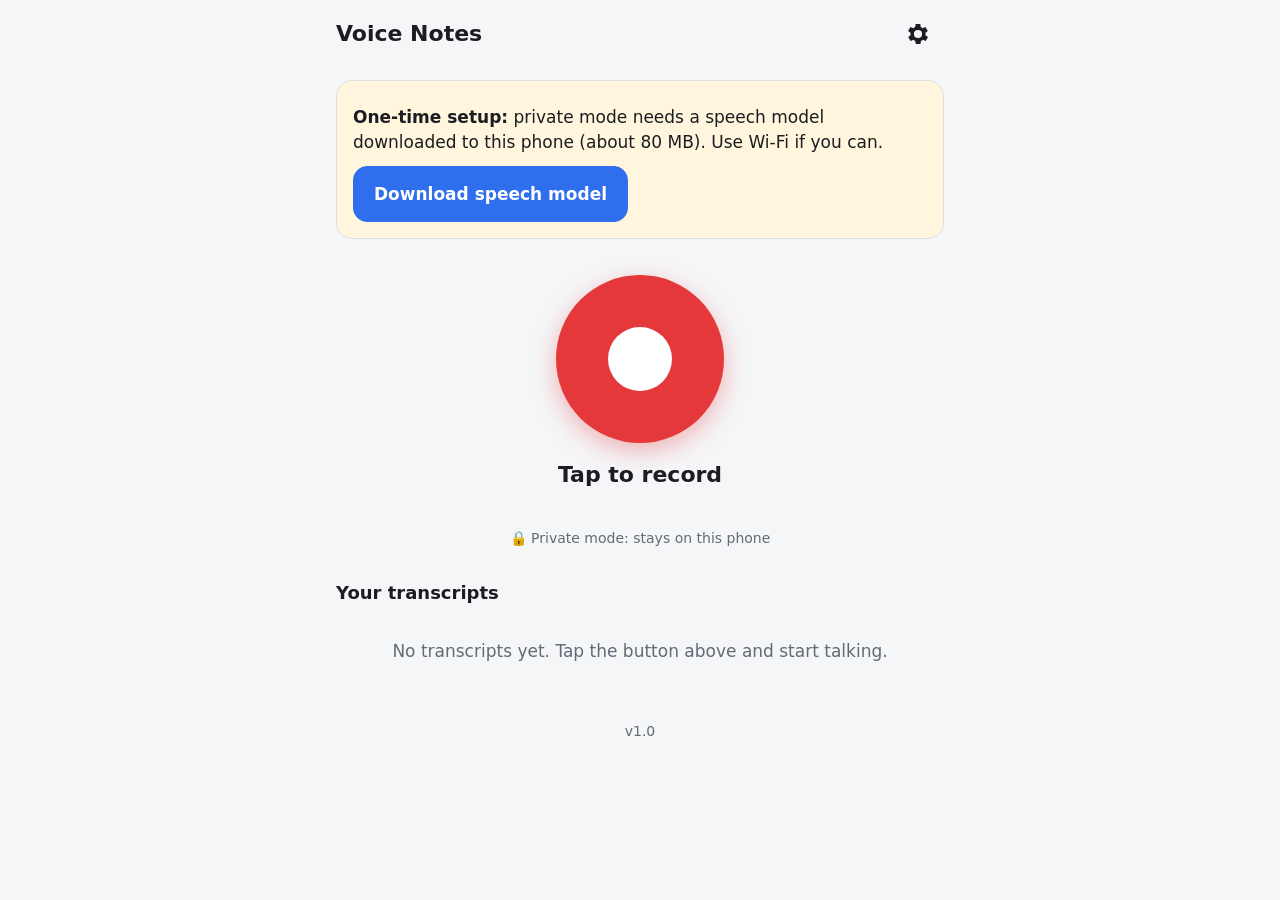
==== index.html @ 08498ac1 "Voice Notes v1.0: private voice transcription web app" ====
<!doctype html>
<html lang="en">
<head>
  <meta charset="utf-8">
  <meta name="viewport" content="width=device-width, initial-scale=1, viewport-fit=cover">
  <title>Voice Notes</title>
  <meta name="description" content="Private voice transcription that stays on your device.">
  <meta name="theme-color" content="#2f6fed">
  <link rel="manifest" href="manifest.webmanifest">
  <link rel="icon" href="icons/icon-192.png" type="image/png">
  <link rel="apple-touch-icon" href="icons/icon-192.png">
  <link rel="stylesheet" href="style.css">
</head>
<body>
  <!-- Home: record button + list of transcripts -->
  <main id="home" class="view">
    <header class="topbar">
      <h1>Voice Notes</h1>
      <button id="open-settings" class="icon-btn" aria-label="Settings">
        <svg viewBox="0 0 24 24" aria-hidden="true"><path d="M19.4 13a7.6 7.6 0 0 0 0-2l2-1.6-2-3.4-2.4 1a7.4 7.4 0 0 0-1.7-1L15 3.5h-4l-.4 2.5a7.4 7.4 0 0 0-1.7 1l-2.4-1-2 3.4L6.6 11a7.6 7.6 0 0 0 0 2l-2 1.6 2 3.4 2.4-1a7.4 7.4 0 0 0 1.7 1l.4 2.5h4l.4-2.5a7.4 7.4 0 0 0 1.7-1l2.4 1 2-3.4zM13 15.5a3.5 3.5 0 1 1 0-7 3.5 3.5 0 0 1 0 7z" transform="translate(-1 0)"/></svg>
      </button>
    </header>

    <section id="model-card" class="card notice" hidden>
      <p><strong>One-time setup:</strong> private mode needs a speech model downloaded to this phone (about <span id="model-size">80 MB</span>). Use Wi-Fi if you can.</p>
      <button id="download-model" class="btn primary">Download speech model</button>
    </section>

    <section class="recorder">
      <button id="record" class="record-btn" aria-label="Start recording">
        <span class="record-icon" aria-hidden="true"></span>
      </button>
      <p id="record-label" class="record-label">Tap to record</p>
      <p id="status" class="status" role="status" aria-live="polite"></p>
      <div id="progress" class="progress" hidden><div id="progress-bar"></div></div>
      <button id="retry" class="btn primary" hidden>Try again</button>
      <p id="live-text" class="live-text" hidden></p>
      <p id="mode-badge" class="mode-badge"></p>
    </section>

    <section>
      <h2 class="list-title">Your transcripts</h2>
      <ul id="list" class="list"></ul>
      <p id="empty" class="empty">No transcripts yet. Tap the button above and start talking.</p>
    </section>

    <footer class="version">v<span class="app-version"></span></footer>
  </main>

  <!-- One transcript: view, edit, copy, share, delete -->
  <section id="detail" class="view" hidden>
    <header class="topbar">
      <button id="back" class="icon-btn" aria-label="Back">
        <svg viewBox="0 0 24 24" aria-hidden="true"><path d="M15.4 4.6 14 3.2 5.2 12l8.8 8.8 1.4-1.4L8 12z"/></svg>
      </button>
      <h1 id="detail-date" class="detail-date"></h1>
      <span class="icon-btn-spacer"></span>
    </header>
    <textarea id="detail-text" class="detail-text" aria-label="Transcript text"></textarea>
    <p id="save-state" class="save-state"></p>
    <div class="actions">
      <button id="copy" class="btn primary">Copy</button>
      <button id="share" class="btn primary">Share</button>
    </div>
    <button id="delete" class="btn danger wide">Delete transcript</button>
  </section>

  <!-- Settings -->
  <section id="settings" class="view" hidden>
    <header class="topbar">
      <button id="settings-back" class="icon-btn" aria-label="Back">
        <svg viewBox="0 0 24 24" aria-hidden="true"><path d="M15.4 4.6 14 3.2 5.2 12l8.8 8.8 1.4-1.4L8 12z"/></svg>
      </button>
      <h1>Settings</h1>
      <span class="icon-btn-spacer"></span>
    </header>

    <div class="card">
      <h2>Speech recognition</h2>
      <label class="choice">
        <input type="radio" name="mode" value="private">
        <span><strong>Private (recommended)</strong><br>Runs on this phone. Your voice never leaves it. Text appears after you stop.</span>
      </label>
      <label class="choice">
        <input type="radio" name="mode" value="fast">
        <span><strong>Fast</strong><br>Text appears as you speak, but your voice is sent to Google to be recognised.</span>
      </label>
    </div>

    <div class="card">
      <h2>Private model</h2>
      <label class="choice">
        <input type="radio" name="model" value="base">
        <span><strong>Standard</strong><br>Better accuracy. About 80 MB download.</span>
      </label>
      <label class="choice">
        <input type="radio" name="model" value="tiny">
        <span><strong>Quick</strong><br>Faster, less accurate. About 45 MB download.</span>
      </label>
    </div>

    <div class="card">
      <h2>Backup &amp; restore</h2>
      <p>Backup creates one file with all your transcripts. In the share menu, choose <strong>Drive</strong> to save it to Google Drive.</p>
      <button id="backup" class="btn primary wide">Back up transcripts</button>
      <p>To restore on a new phone, tap below and pick the backup file from Drive. Existing transcripts are kept.</p>
      <button id="restore" class="btn wide">Restore from backup</button>
      <input id="restore-file" type="file" accept=".txt,.json,text/plain,application/json" hidden>
    </div>

    <p class="version">Voice Notes v<span class="app-version"></span></p>
  </section>

  <div id="toast" class="toast" role="status" aria-live="polite" hidden></div>

  <script src="version.js"></script>
  <script src="db.js"></script>
  <script src="app.js"></script>
</body>
</html>
---- style.css ----
:root {
  --bg: #f5f6f8;
  --surface: #ffffff;
  --text: #1b1d22;
  --muted: #646a75;
  --border: #dde0e5;
  --accent: #2f6fed;
  --accent-text: #ffffff;
  --record: #e5383b;
  --danger: #c62828;
  --notice: #fff6dd;
  --radius: 16px;
  color-scheme: light dark;
}
@media (prefers-color-scheme: dark) {
  :root {
    --bg: #121317;
    --surface: #1d1f25;
    --text: #eceef2;
    --muted: #9aa0ab;
    --border: #30333b;
    --accent: #5b8cff;
    --accent-text: #0d1220;
    --record: #ff5a5f;
    --danger: #ff6b6b;
    --notice: #2d2716;
  }
}

* { box-sizing: border-box; }
html, body { margin: 0; }
body {
  background: var(--bg);
  color: var(--text);
  font: 17px/1.45 system-ui, -apple-system, "Segoe UI", Roboto, sans-serif;
  -webkit-tap-highlight-color: transparent;
}
[hidden] { display: none !important; }

.view {
  max-width: 640px;
  margin: 0 auto;
  padding: 0 16px calc(24px + env(safe-area-inset-bottom));
  min-height: 100dvh;
}

.topbar {
  display: flex; align-items: center; justify-content: space-between; gap: 8px;
  padding: calc(8px + env(safe-area-inset-top)) 0 8px;
  position: sticky; top: 0; background: var(--bg); z-index: 2;
}
.topbar h1 { font-size: 22px; margin: 0; flex: 1; }
.icon-btn {
  width: 52px; height: 52px; border-radius: 50%;
  border: 0; background: transparent; color: var(--text);
  display: grid; place-items: center; cursor: pointer;
}
.icon-btn:active { background: var(--border); }
.icon-btn svg { width: 28px; height: 28px; fill: currentColor; }
.icon-btn-spacer { width: 52px; }

/* Recorder */
.recorder { text-align: center; padding: 24px 0 8px; }
.record-btn {
  width: 168px; height: 168px; border-radius: 50%;
  border: 0; background: var(--record); cursor: pointer;
  display: inline-grid; place-items: center;
  box-shadow: 0 8px 24px rgb(229 56 59 / 0.35);
  transition: transform 0.1s;
  touch-action: manipulation;
}
.record-btn:active { transform: scale(0.96); }
.record-btn:disabled { opacity: 0.5; cursor: default; }
.record-icon { width: 64px; height: 64px; border-radius: 50%; background: #fff; transition: border-radius 0.15s, width 0.15s, height 0.15s; }
.record-btn.recording { animation: pulse 1.4s ease-in-out infinite; }
.record-btn.recording .record-icon { width: 54px; height: 54px; border-radius: 10px; }
@keyframes pulse {
  0%, 100% { box-shadow: 0 0 0 0 rgb(229 56 59 / 0.5); }
  50% { box-shadow: 0 0 0 22px rgb(229 56 59 / 0); }
}
.record-label { font-size: 22px; font-weight: 600; margin: 16px 0 4px; font-variant-numeric: tabular-nums; }
.status { color: var(--muted); min-height: 1.45em; margin: 0 0 8px; }
.mode-badge { color: var(--muted); font-size: 14px; margin: 8px 0 0; }
.live-text {
  text-align: left; background: var(--surface); border: 1px solid var(--border);
  border-radius: var(--radius); padding: 12px 14px; margin: 8px 0; white-space: pre-wrap;
}
.progress { height: 10px; background: var(--border); border-radius: 5px; overflow: hidden; margin: 8px auto; max-width: 320px; }
#progress-bar { height: 100%; width: 0; background: var(--accent); transition: width 0.2s; }

/* Cards & buttons */
.card {
  background: var(--surface); border: 1px solid var(--border);
  border-radius: var(--radius); padding: 16px; margin: 12px 0;
}
.card h2 { font-size: 18px; margin: 0 0 8px; }
.card p { margin: 8px 0 12px; }
.notice { background: var(--notice); }
.btn {
  min-height: 56px; padding: 0 20px; border-radius: 14px;
  border: 1px solid var(--border); background: var(--surface); color: var(--text);
  font: inherit; font-weight: 600; cursor: pointer; touch-action: manipulation;
}
.btn:active { filter: brightness(0.92); }
.btn.primary { background: var(--accent); color: var(--accent-text); border-color: var(--accent); }
.btn.danger { color: var(--danger); border-color: var(--danger); background: transparent; }
.btn.wide { width: 100%; }
.btn:disabled { opacity: 0.5; }

.choice {
  display: flex; gap: 14px; align-items: flex-start;
  padding: 12px 4px; border-top: 1px solid var(--border); cursor: pointer;
}
.choice:first-of-type { border-top: 0; }
.choice input { width: 24px; height: 24px; margin: 2px 0 0; accent-color: var(--accent); flex: none; }
.choice span { color: var(--muted); }
.choice strong { color: var(--text); }

/* List */
.list-title { font-size: 18px; margin: 24px 0 8px; }
.list { list-style: none; margin: 0; padding: 0; }
.list li { margin: 0 0 10px; }
.item {
  display: block; width: 100%; text-align: left;
  background: var(--surface); border: 1px solid var(--border); border-radius: var(--radius);
  padding: 14px 16px; font: inherit; color: var(--text); cursor: pointer; min-height: 64px;
}
.item:active { filter: brightness(0.95); }
.item-date { display: block; font-size: 14px; color: var(--muted); margin-bottom: 2px; }
.item-text {
  display: -webkit-box; -webkit-line-clamp: 2; -webkit-box-orient: vertical;
  overflow: hidden; overflow-wrap: anywhere;
}
.empty { color: var(--muted); text-align: center; padding: 16px; }

/* Detail */
.detail-date { font-size: 17px !important; text-align: center; }
.detail-text {
  width: 100%; min-height: 45dvh; resize: vertical;
  background: var(--surface); color: var(--text);
  border: 1px solid var(--border); border-radius: var(--radius);
  padding: 14px; font: inherit; font-size: 18px;
}
.detail-text:focus { outline: 2px solid var(--accent); border-color: transparent; }
.save-state { color: var(--muted); font-size: 14px; min-height: 1.45em; margin: 6px 2px 10px; }
.actions { display: grid; grid-template-columns: 1fr 1fr; gap: 12px; margin-bottom: 28px; }

.version { text-align: center; color: var(--muted); font-size: 14px; padding: 24px 0 8px; }

.toast {
  position: fixed; left: 50%; bottom: calc(24px + env(safe-area-inset-bottom));
  transform: translateX(-50%); max-width: calc(100% - 32px);
  background: var(--text); color: var(--bg); padding: 12px 18px; border-radius: 12px;
  font-weight: 600; z-index: 10; text-align: center;
}
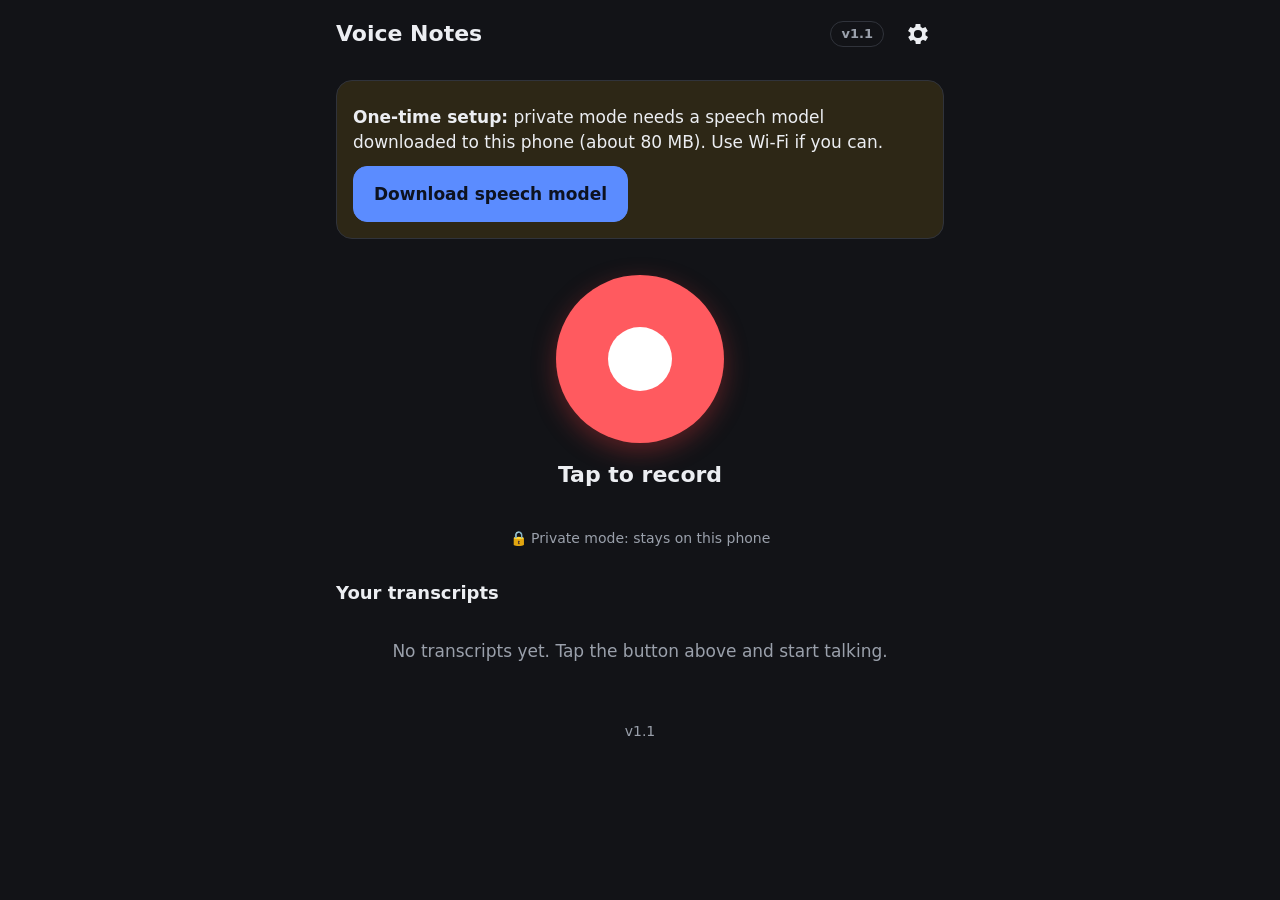
==== commit 905466ad: "v1.1: dark theme, version badge in top bar, 'Updated' notice" ====
--- a/index.html
+++ b/index.html
@@ -5,7 +5,7 @@
   <meta name="viewport" content="width=device-width, initial-scale=1, viewport-fit=cover">
   <title>Voice Notes</title>
   <meta name="description" content="Private voice transcription that stays on your device.">
-  <meta name="theme-color" content="#2f6fed">
+  <meta name="theme-color" content="#121317">
   <link rel="manifest" href="manifest.webmanifest">
   <link rel="icon" href="icons/icon-192.png" type="image/png">
   <link rel="apple-touch-icon" href="icons/icon-192.png">
@@ -16,6 +16,7 @@
   <main id="home" class="view">
     <header class="topbar">
       <h1>Voice Notes</h1>
+      <span class="version-tag">v<span class="app-version"></span></span>
       <button id="open-settings" class="icon-btn" aria-label="Settings">
         <svg viewBox="0 0 24 24" aria-hidden="true"><path d="M19.4 13a7.6 7.6 0 0 0 0-2l2-1.6-2-3.4-2.4 1a7.4 7.4 0 0 0-1.7-1L15 3.5h-4l-.4 2.5a7.4 7.4 0 0 0-1.7 1l-2.4-1-2 3.4L6.6 11a7.6 7.6 0 0 0 0 2l-2 1.6 2 3.4 2.4-1a7.4 7.4 0 0 0 1.7 1l.4 2.5h4l.4-2.5a7.4 7.4 0 0 0 1.7-1l2.4 1 2-3.4zM13 15.5a3.5 3.5 0 1 1 0-7 3.5 3.5 0 0 1 0 7z" transform="translate(-1 0)"/></svg>
       </button>
--- a/style.css
+++ b/style.css
@@ -1,30 +1,17 @@
+/* Dark theme (always on) */
 :root {
-  --bg: #f5f6f8;
-  --surface: #ffffff;
-  --text: #1b1d22;
-  --muted: #646a75;
-  --border: #dde0e5;
-  --accent: #2f6fed;
-  --accent-text: #ffffff;
-  --record: #e5383b;
-  --danger: #c62828;
-  --notice: #fff6dd;
+  --bg: #121317;
+  --surface: #1d1f25;
+  --text: #eceef2;
+  --muted: #9aa0ab;
+  --border: #30333b;
+  --accent: #5b8cff;
+  --accent-text: #0d1220;
+  --record: #ff5a5f;
+  --danger: #ff6b6b;
+  --notice: #2d2716;
   --radius: 16px;
-  color-scheme: light dark;
-}
-@media (prefers-color-scheme: dark) {
-  :root {
-    --bg: #121317;
-    --surface: #1d1f25;
-    --text: #eceef2;
-    --muted: #9aa0ab;
-    --border: #30333b;
-    --accent: #5b8cff;
-    --accent-text: #0d1220;
-    --record: #ff5a5f;
-    --danger: #ff6b6b;
-    --notice: #2d2716;
-  }
+  color-scheme: dark;
 }
 
 * { box-sizing: border-box; }
@@ -145,6 +132,10 @@
 .save-state { color: var(--muted); font-size: 14px; min-height: 1.45em; margin: 6px 2px 10px; }
 .actions { display: grid; grid-template-columns: 1fr 1fr; gap: 12px; margin-bottom: 28px; }
 
+.version-tag {
+  font-size: 13px; font-weight: 600; color: var(--muted);
+  border: 1px solid var(--border); border-radius: 999px; padding: 3px 10px;
+}
 .version { text-align: center; color: var(--muted); font-size: 14px; padding: 24px 0 8px; }
 
 .toast {
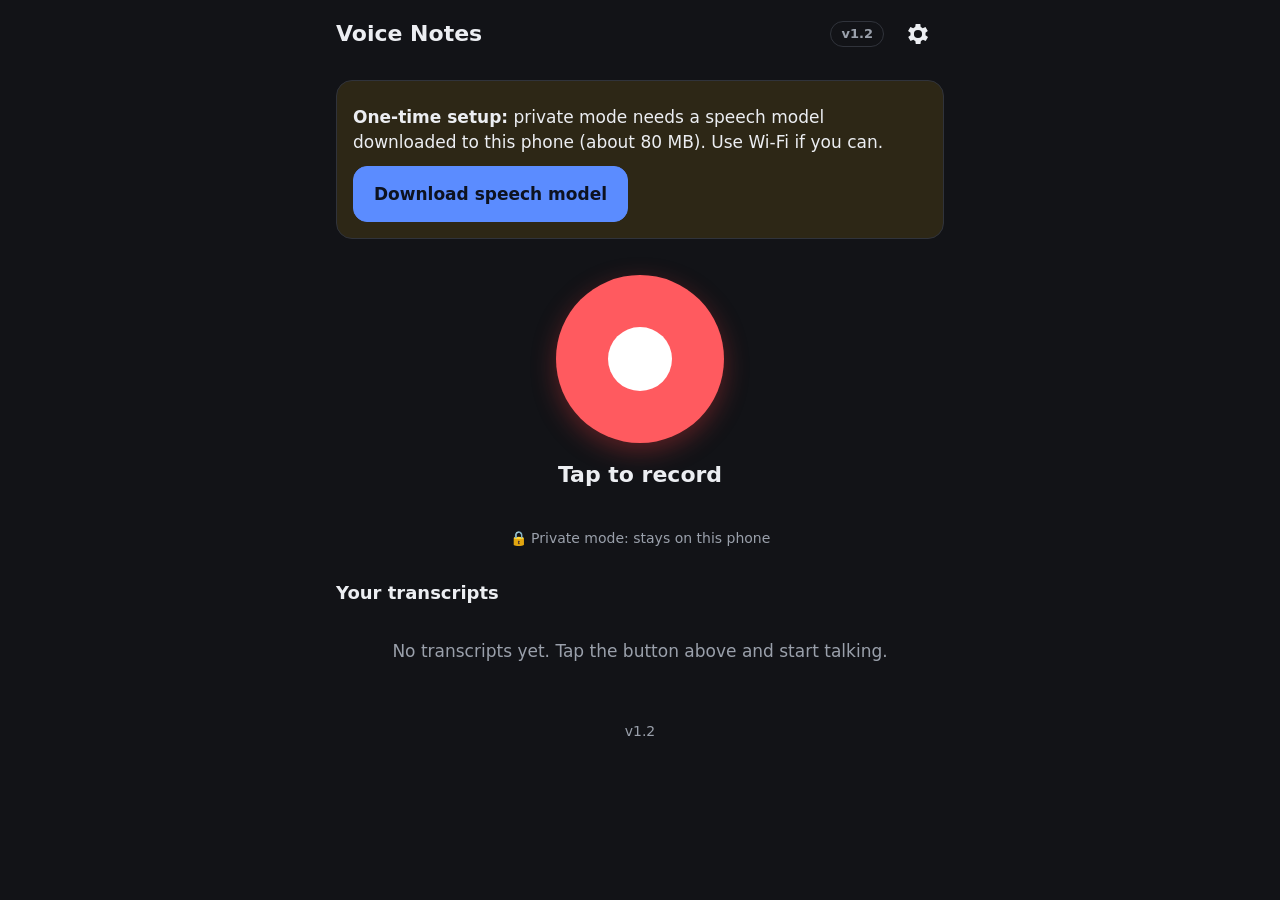
==== commit 2206fc1f: "v1.2: Continue recording adds speech to an existing transcript" ====
--- a/index.html
+++ b/index.html
@@ -27,7 +27,8 @@
       <button id="download-model" class="btn primary">Download speech model</button>
     </section>
 
-    <section class="recorder">
+    <div id="home-recorder-slot">
+    <section id="recorder" class="recorder">
       <button id="record" class="record-btn" aria-label="Start recording">
         <span class="record-icon" aria-hidden="true"></span>
       </button>
@@ -38,6 +39,7 @@
       <p id="live-text" class="live-text" hidden></p>
       <p id="mode-badge" class="mode-badge"></p>
     </section>
+    </div>
 
     <section>
       <h2 class="list-title">Your transcripts</h2>
@@ -59,6 +61,9 @@
     </header>
     <textarea id="detail-text" class="detail-text" aria-label="Transcript text"></textarea>
     <p id="save-state" class="save-state"></p>
+    <button id="continue" class="btn wide record-more"><span class="dot" aria-hidden="true"></span>Continue recording</button>
+    <!-- While continuing, the record button moves here so the text stays in view -->
+    <div id="detail-recorder-slot"></div>
     <div class="actions">
       <button id="copy" class="btn primary">Copy</button>
       <button id="share" class="btn primary">Share</button>
--- a/style.css
+++ b/style.css
@@ -130,6 +130,16 @@
 }
 .detail-text:focus { outline: 2px solid var(--accent); border-color: transparent; }
 .save-state { color: var(--muted); font-size: 14px; min-height: 1.45em; margin: 6px 2px 10px; }
+.record-more { display: flex; align-items: center; justify-content: center; gap: 10px; margin-bottom: 16px; }
+.record-more .dot { width: 14px; height: 14px; border-radius: 50%; background: var(--record); }
+
+/* Smaller record button when continuing inside a transcript */
+.recorder.compact { padding: 4px 0 16px; }
+.recorder.compact .record-btn { width: 96px; height: 96px; }
+.recorder.compact .record-icon { width: 36px; height: 36px; }
+.recorder.compact .record-btn.recording .record-icon { width: 30px; height: 30px; border-radius: 6px; }
+.recorder.compact .record-label { font-size: 18px; margin-top: 10px; }
+
 .actions { display: grid; grid-template-columns: 1fr 1fr; gap: 12px; margin-bottom: 28px; }
 
 .version-tag {
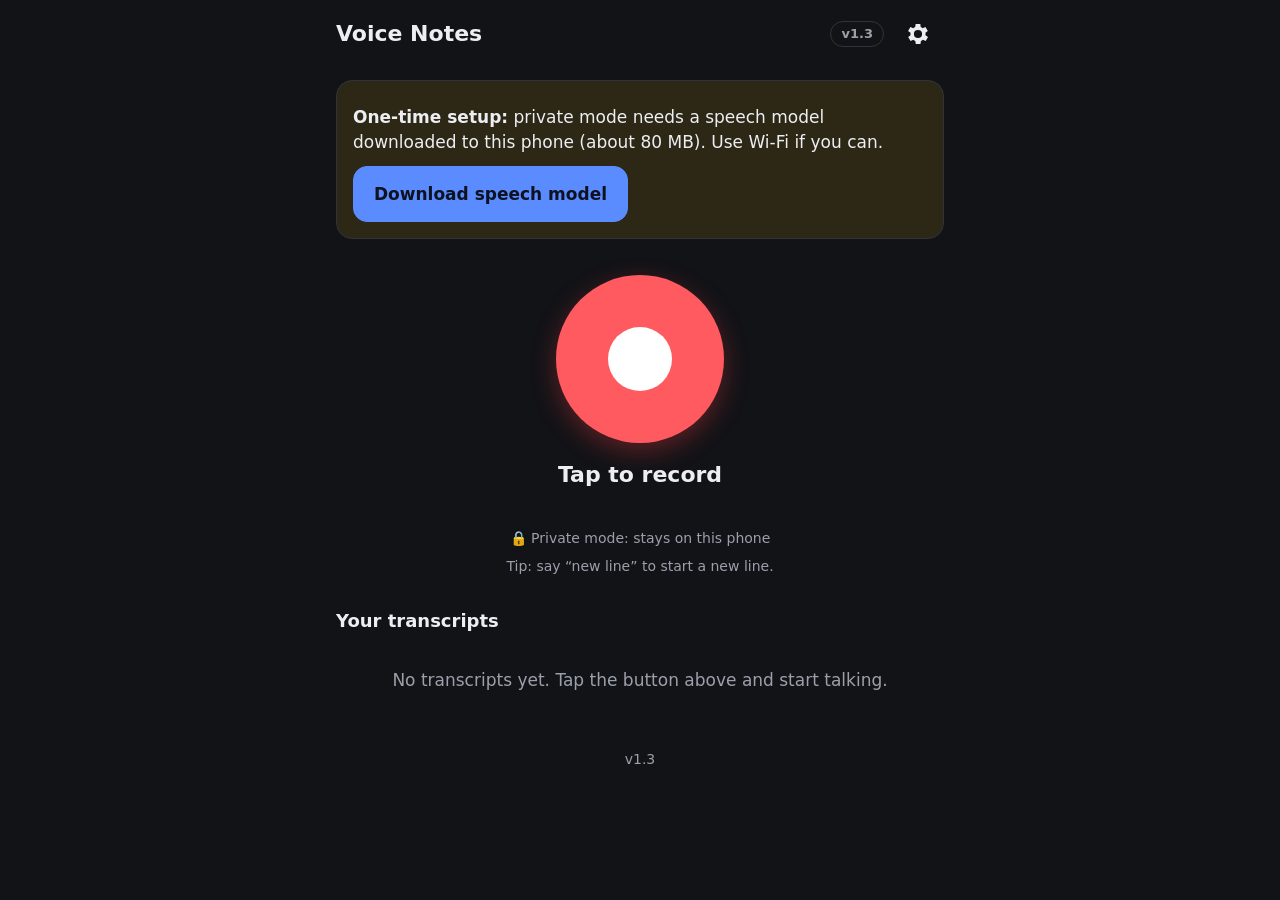
==== commit 884d3038: "v1.3: say "new line" to start a new line Co-Authored-By: Claude Opus 5.5 <noreply@anthropic.com>" ====
--- a/index.html
+++ b/index.html
@@ -38,6 +38,7 @@
       <button id="retry" class="btn primary" hidden>Try again</button>
       <p id="live-text" class="live-text" hidden></p>
       <p id="mode-badge" class="mode-badge"></p>
+      <p class="mode-badge">Tip: say “new line” to start a new line.</p>
     </section>
     </div>
 
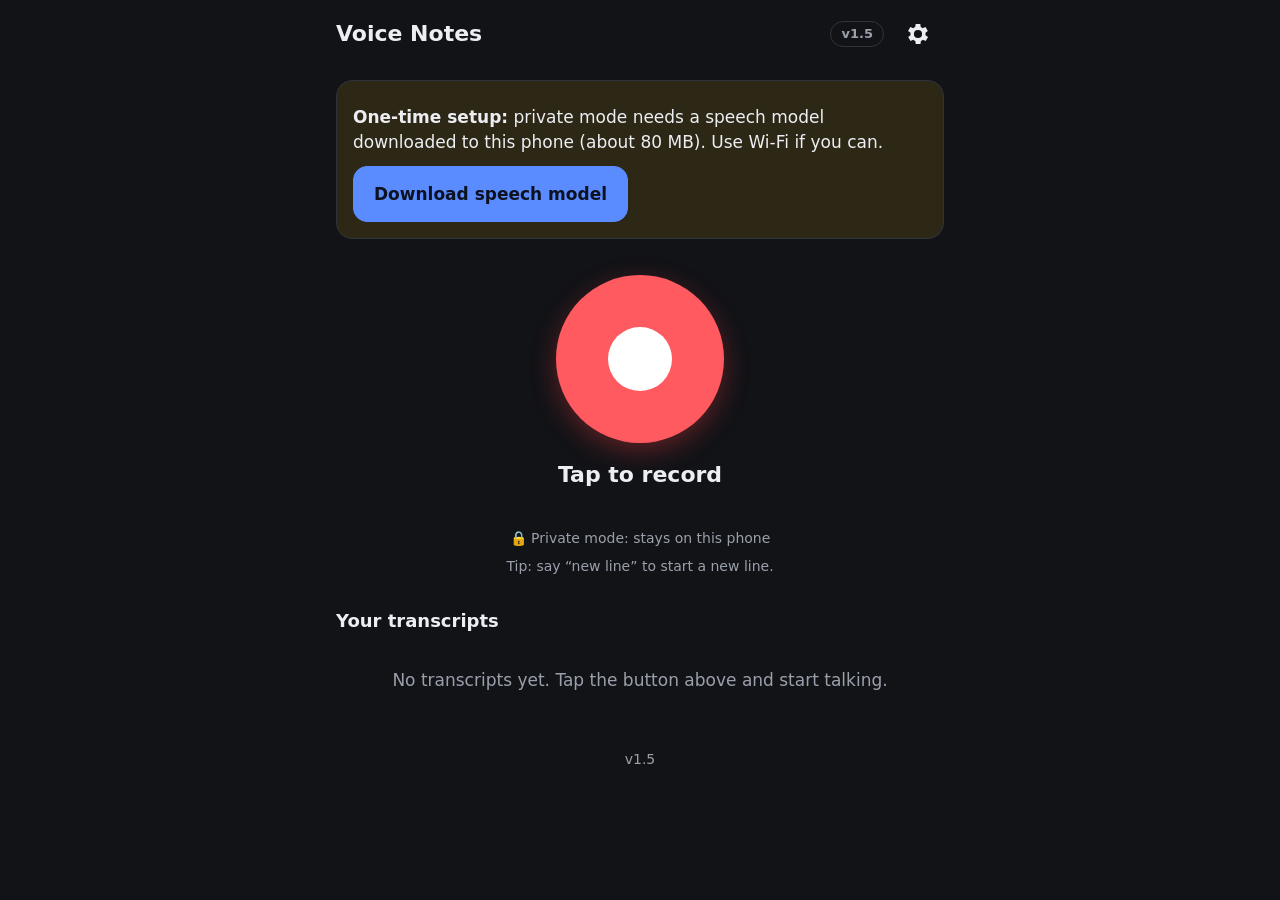
==== commit 4917c356: "v1.5: tap a word to correct or delete it The transcript screen now shows tappable words. Tapping one" ====
--- a/index.html
+++ b/index.html
@@ -60,8 +60,15 @@
       <h1 id="detail-date" class="detail-date"></h1>
       <span class="icon-btn-spacer"></span>
     </header>
-    <textarea id="detail-text" class="detail-text" aria-label="Transcript text"></textarea>
-    <p id="save-state" class="save-state"></p>
+    <p id="words-hint" class="hint">Tap a word to correct or delete it.</p>
+    <!-- Reading view: every word can be tapped to fix it -->
+    <div id="detail-words" class="detail-text detail-words" aria-label="Transcript text"></div>
+    <!-- Full editing view, for bigger changes -->
+    <textarea id="detail-text" class="detail-text" aria-label="Transcript text" hidden></textarea>
+    <div class="row-between">
+      <p id="save-state" class="save-state"></p>
+      <button id="edit-all" class="link-btn">✎ Edit all text</button>
+    </div>
     <button id="continue" class="btn wide record-more"><span class="dot" aria-hidden="true"></span>Continue recording</button>
     <!-- While continuing, the record button moves here so the text stays in view -->
     <div id="detail-recorder-slot"></div>
@@ -118,6 +125,20 @@
     <p class="version">Voice Notes v<span class="app-version"></span></p>
   </section>
 
+  <!-- Correct-a-word box (opens when you tap a word) -->
+  <div id="fix-sheet" class="sheet-backdrop" hidden>
+    <div class="sheet" role="dialog" aria-modal="true" aria-labelledby="fix-title">
+      <h2 id="fix-title">Correct word</h2>
+      <p class="sheet-was">Heard as: <strong id="fix-was"></strong></p>
+      <input id="fix-input" type="text" autocomplete="off" autocapitalize="off" spellcheck="true" enterkeyhint="done" aria-label="Correct word">
+      <div class="actions">
+        <button id="fix-delete" class="btn danger">Delete word</button>
+        <button id="fix-save" class="btn primary">Save</button>
+      </div>
+      <button id="fix-cancel" class="btn wide">Cancel</button>
+    </div>
+  </div>
+
   <div id="toast" class="toast" role="status" aria-live="polite" hidden></div>
 
   <script src="version.js"></script>
--- a/style.css
+++ b/style.css
@@ -129,6 +129,43 @@
   padding: 14px; font: inherit; font-size: 18px;
 }
 .detail-text:focus { outline: 2px solid var(--accent); border-color: transparent; }
+/* Tappable words */
+.hint { color: var(--muted); font-size: 14px; margin: 0 2px 6px; }
+.detail-words {
+  white-space: pre-wrap; overflow-wrap: anywhere; overflow-y: auto;
+  line-height: 1.75; -webkit-user-select: none; user-select: none;
+}
+.detail-words .placeholder { color: var(--muted); }
+.w { border-radius: 6px; padding: 3px 1px; cursor: pointer; }
+.w:active, .w.sel { background: color-mix(in srgb, var(--accent) 40%, transparent); }
+.w.flash { background: color-mix(in srgb, var(--accent) 25%, transparent); transition: background 1.2s; }
+.row-between { display: flex; justify-content: space-between; align-items: center; gap: 8px; }
+.link-btn {
+  background: none; border: 0; color: var(--accent); font: inherit; font-weight: 600;
+  min-height: 48px; padding: 0 4px; cursor: pointer; white-space: nowrap;
+}
+
+/* Correct-a-word box: sits near the top so the keyboard never covers it */
+.sheet-backdrop {
+  position: fixed; inset: 0; z-index: 20; background: rgb(0 0 0 / 0.6);
+  display: flex; align-items: flex-start; justify-content: center;
+  padding: calc(16px + env(safe-area-inset-top)) 16px 16px;
+}
+.sheet {
+  width: 100%; max-width: 480px; background: var(--surface);
+  border: 1px solid var(--border); border-radius: 20px; padding: 18px;
+}
+.sheet h2 { margin: 0 0 4px; font-size: 20px; }
+.sheet-was { color: var(--muted); margin: 0 0 12px; overflow-wrap: anywhere; }
+.sheet-was strong { color: var(--text); }
+.sheet input {
+  width: 100%; min-height: 56px; padding: 0 14px; margin-bottom: 14px;
+  font: inherit; font-size: 20px; color: var(--text);
+  background: var(--bg); border: 1px solid var(--border); border-radius: 14px;
+}
+.sheet input:focus { outline: 2px solid var(--accent); border-color: transparent; }
+.sheet .actions { margin-bottom: 12px; }
+
 .save-state { color: var(--muted); font-size: 14px; min-height: 1.45em; margin: 6px 2px 10px; }
 .record-more { display: flex; align-items: center; justify-content: center; gap: 10px; margin-bottom: 16px; }
 .record-more .dot { width: 14px; height: 14px; border-radius: 50%; background: var(--record); }
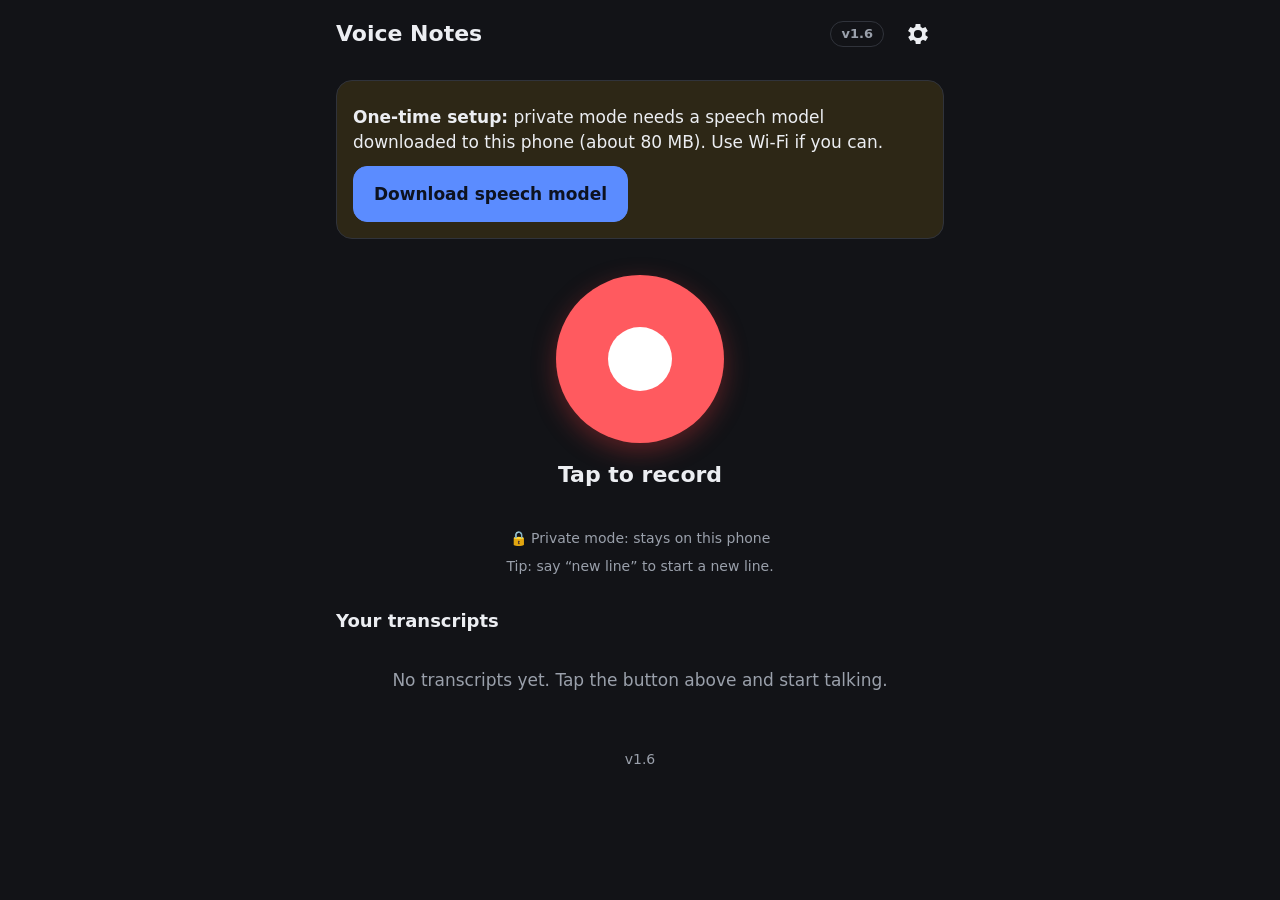
==== commit 3011a479: "v1.6: to-do list format with tick boxes A transcript can be switched between Text and To-do list. In" ====
--- a/index.html
+++ b/index.html
@@ -60,6 +60,10 @@
       <h1 id="detail-date" class="detail-date"></h1>
       <span class="icon-btn-spacer"></span>
     </header>
+    <div class="segmented" role="group" aria-label="Show as">
+      <button id="fmt-text" class="seg" aria-pressed="true">¶ Text</button>
+      <button id="fmt-list" class="seg" aria-pressed="false">☑ To-do list</button>
+    </div>
     <p id="words-hint" class="hint">Tap a word to correct or delete it.</p>
     <!-- Reading view: every word can be tapped to fix it -->
     <div id="detail-words" class="detail-text detail-words" aria-label="Transcript text"></div>
--- a/style.css
+++ b/style.css
@@ -145,6 +145,39 @@
   min-height: 48px; padding: 0 4px; cursor: pointer; white-space: nowrap;
 }
 
+/* Text / To-do list switch */
+.segmented {
+  display: grid; grid-template-columns: 1fr 1fr; gap: 4px; margin: 0 0 10px;
+  background: var(--surface); border: 1px solid var(--border); border-radius: 14px; padding: 4px;
+}
+.seg {
+  min-height: 46px; border: 0; border-radius: 10px; background: transparent;
+  color: var(--muted); font: inherit; font-weight: 600; cursor: pointer;
+}
+.seg[aria-pressed="true"] { background: var(--accent); color: var(--accent-text); }
+
+/* To-do list */
+.detail-words.as-list { white-space: normal; padding: 4px 10px; }
+.todo-list { list-style: none; margin: 0; padding: 0; }
+.todo {
+  display: flex; align-items: flex-start; gap: 6px;
+  padding: 6px 0; border-bottom: 1px solid var(--border); transition: opacity 0.3s;
+}
+.todo:last-child { border-bottom: 0; }
+.check {
+  flex: none; width: 48px; height: 48px; margin-left: -8px; padding: 0;
+  border: 0; background: transparent; display: grid; place-items: center; cursor: pointer;
+}
+.check::before {
+  content: ''; width: 28px; height: 28px; box-sizing: border-box;
+  border: 2px solid var(--muted); border-radius: 8px;
+  display: grid; place-items: center; font-size: 19px; font-weight: 800; line-height: 1;
+}
+.todo.done .check::before { content: '✓'; background: var(--accent); border-color: var(--accent); color: var(--accent-text); }
+.todo-text { flex: 1; padding-top: 10px; white-space: pre-wrap; overflow-wrap: anywhere; }
+.todo.done { opacity: 0.55; }
+.todo.done .todo-text { text-decoration: line-through; }
+
 /* Correct-a-word box: sits near the top so the keyboard never covers it */
 .sheet-backdrop {
   position: fixed; inset: 0; z-index: 20; background: rgb(0 0 0 / 0.6);
@@ -190,4 +223,9 @@
   transform: translateX(-50%); max-width: calc(100% - 32px);
   background: var(--text); color: var(--bg); padding: 12px 18px; border-radius: 12px;
   font-weight: 600; z-index: 10; text-align: center;
-}
+  display: flex; align-items: center; gap: 16px;
+}
+.toast-btn {
+  background: none; border: 0; color: inherit; font: inherit; font-weight: 800;
+  text-decoration: underline; min-height: 40px; padding: 0 4px; cursor: pointer;
+}
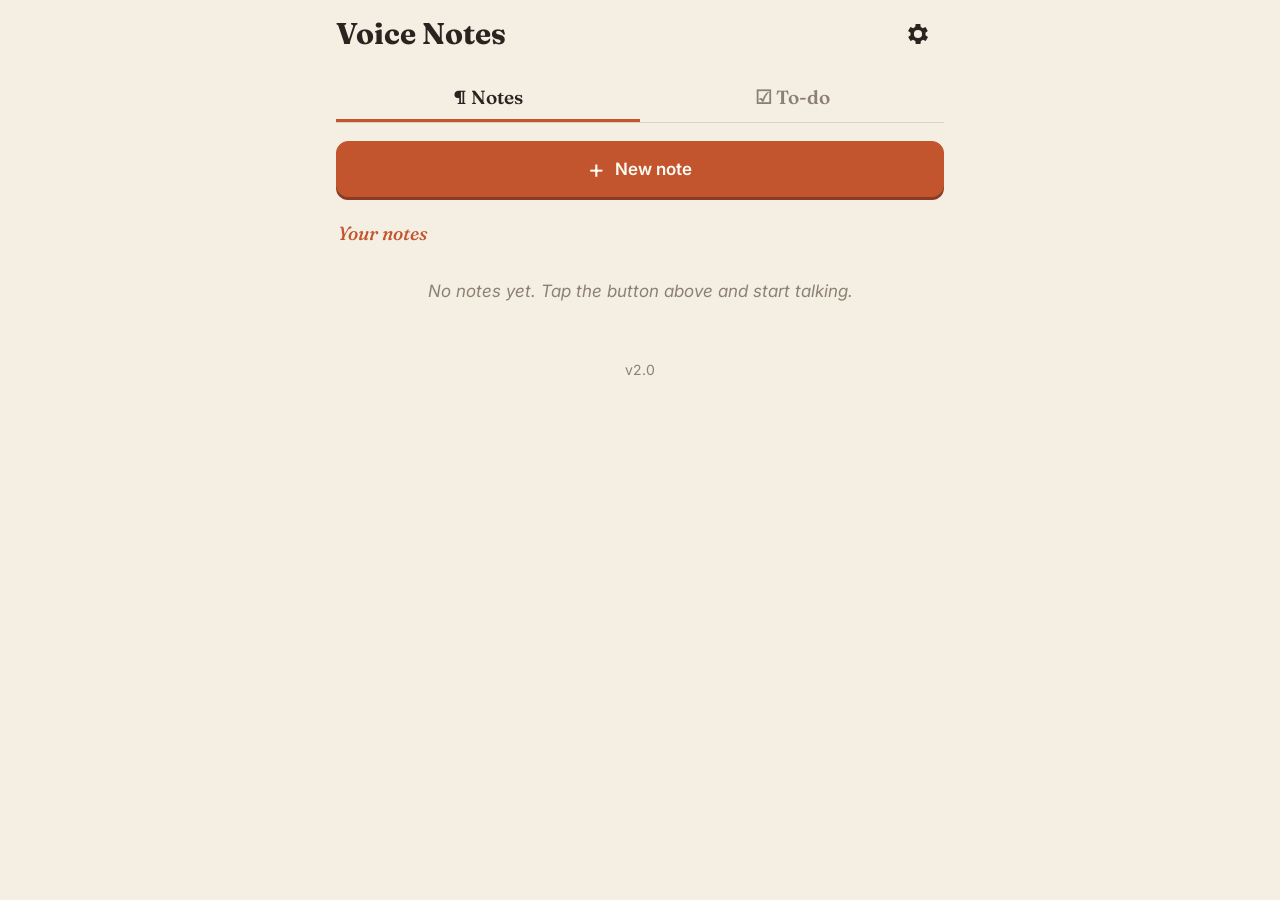
==== commit 9728b8df: "v2.0: Notes and To-do tabs, New line button, Paper Notebook look - Home has Notes and To-do tabs, ea" ====
--- a/index.html
+++ b/index.html
@@ -4,54 +4,68 @@
   <meta charset="utf-8">
   <meta name="viewport" content="width=device-width, initial-scale=1, viewport-fit=cover">
   <title>Voice Notes</title>
-  <meta name="description" content="Private voice transcription that stays on your device.">
-  <meta name="theme-color" content="#121317">
+  <meta name="description" content="Quick voice notes and to-do lists.">
+  <meta name="theme-color" content="#f5efe3">
   <link rel="manifest" href="manifest.webmanifest">
   <link rel="icon" href="icons/icon-192.png" type="image/png">
   <link rel="apple-touch-icon" href="icons/icon-192.png">
+  <link rel="preconnect" href="https://fonts.googleapis.com">
+  <link rel="preconnect" href="https://fonts.gstatic.com" crossorigin>
+  <link rel="stylesheet" href="https://fonts.googleapis.com/css2?family=Fraunces:ital,opsz,wght@0,9..144,500;0,9..144,600;0,9..144,700;1,9..144,500&family=Inter:wght@400;600;800&display=swap">
   <link rel="stylesheet" href="style.css">
 </head>
 <body>
-  <!-- Home: record button + list of transcripts -->
+  <!-- Home: Notes / To-do tabs, each with a New button and a list -->
   <main id="home" class="view">
     <header class="topbar">
       <h1>Voice Notes</h1>
-      <span class="version-tag">v<span class="app-version"></span></span>
       <button id="open-settings" class="icon-btn" aria-label="Settings">
         <svg viewBox="0 0 24 24" aria-hidden="true"><path d="M19.4 13a7.6 7.6 0 0 0 0-2l2-1.6-2-3.4-2.4 1a7.4 7.4 0 0 0-1.7-1L15 3.5h-4l-.4 2.5a7.4 7.4 0 0 0-1.7 1l-2.4-1-2 3.4L6.6 11a7.6 7.6 0 0 0 0 2l-2 1.6 2 3.4 2.4-1a7.4 7.4 0 0 0 1.7 1l.4 2.5h4l.4-2.5a7.4 7.4 0 0 0 1.7-1l2.4 1 2-3.4zM13 15.5a3.5 3.5 0 1 1 0-7 3.5 3.5 0 0 1 0 7z" transform="translate(-1 0)"/></svg>
       </button>
     </header>
 
-    <section id="model-card" class="card notice" hidden>
-      <p><strong>One-time setup:</strong> private mode needs a speech model downloaded to this phone (about <span id="model-size">80 MB</span>). Use Wi-Fi if you can.</p>
-      <button id="download-model" class="btn primary">Download speech model</button>
-    </section>
-
-    <div id="home-recorder-slot">
-    <section id="recorder" class="recorder">
-      <button id="record" class="record-btn" aria-label="Start recording">
-        <span class="record-icon" aria-hidden="true"></span>
-      </button>
-      <p id="record-label" class="record-label">Tap to record</p>
-      <p id="status" class="status" role="status" aria-live="polite"></p>
-      <div id="progress" class="progress" hidden><div id="progress-bar"></div></div>
-      <button id="retry" class="btn primary" hidden>Try again</button>
-      <p id="live-text" class="live-text" hidden></p>
-      <p id="mode-badge" class="mode-badge"></p>
-      <p class="mode-badge">Tip: say “new line” to start a new line.</p>
-    </section>
+    <div class="segmented tabs" role="tablist" aria-label="Show">
+      <button id="tab-note" class="seg" role="tab" aria-pressed="true">¶ Notes</button>
+      <button id="tab-list" class="seg" role="tab" aria-pressed="false">☑ To-do</button>
     </div>
 
+    <button id="new" class="btn primary wide new-btn"><span class="plus" aria-hidden="true">+</span><span id="new-label">New note</span></button>
+    <p id="status" class="status" role="status" aria-live="polite"></p>
+
     <section>
-      <h2 class="list-title">Your transcripts</h2>
+      <h2 id="list-title" class="list-title">Your notes</h2>
       <ul id="list" class="list"></ul>
-      <p id="empty" class="empty">No transcripts yet. Tap the button above and start talking.</p>
+      <p id="empty" class="empty"></p>
     </section>
 
     <footer class="version">v<span class="app-version"></span></footer>
   </main>
 
-  <!-- One transcript: view, edit, copy, share, delete -->
+  <!-- Recording a new note / to-do list, or adding to one -->
+  <section id="rec" class="view" hidden>
+    <header class="topbar">
+      <button id="rec-back" class="icon-btn" aria-label="Stop and save">
+        <svg viewBox="0 0 24 24" aria-hidden="true"><path d="M15.4 4.6 14 3.2 5.2 12l8.8 8.8 1.4-1.4L8 12z"/></svg>
+      </button>
+      <h1 id="rec-title" class="detail-date">New note</h1>
+      <span class="icon-btn-spacer"></span>
+    </header>
+
+    <div id="rec-live" class="live-card"></div>
+
+    <div class="rec-controls">
+      <div class="recorder compact">
+        <button id="record" class="record-btn" aria-label="Stop recording">
+          <span class="record-icon" aria-hidden="true"></span>
+        </button>
+        <p id="record-label" class="record-label">0:00</p>
+      </div>
+      <button id="newline" class="btn primary newline-btn" hidden><span class="key" aria-hidden="true">↵</span>New line</button>
+      <p id="rec-hint" class="rec-hint"></p>
+    </div>
+  </section>
+
+  <!-- One note or to-do list: view, edit, copy, share, delete -->
   <section id="detail" class="view" hidden>
     <header class="topbar">
       <button id="back" class="icon-btn" aria-label="Back">
@@ -60,27 +74,21 @@
       <h1 id="detail-date" class="detail-date"></h1>
       <span class="icon-btn-spacer"></span>
     </header>
-    <div class="segmented" role="group" aria-label="Show as">
-      <button id="fmt-text" class="seg" aria-pressed="true">¶ Text</button>
-      <button id="fmt-list" class="seg" aria-pressed="false">☑ To-do list</button>
-    </div>
-    <p id="words-hint" class="hint">Tap a word to correct or delete it.</p>
+    <p id="words-hint" class="hint"></p>
     <!-- Reading view: every word can be tapped to fix it -->
-    <div id="detail-words" class="detail-text detail-words" aria-label="Transcript text"></div>
+    <div id="detail-words" class="detail-text detail-words" aria-label="Text"></div>
     <!-- Full editing view, for bigger changes -->
-    <textarea id="detail-text" class="detail-text" aria-label="Transcript text" hidden></textarea>
+    <textarea id="detail-text" class="detail-text" aria-label="Text" hidden></textarea>
     <div class="row-between">
       <p id="save-state" class="save-state"></p>
       <button id="edit-all" class="link-btn">✎ Edit all text</button>
     </div>
     <button id="continue" class="btn wide record-more"><span class="dot" aria-hidden="true"></span>Continue recording</button>
-    <!-- While continuing, the record button moves here so the text stays in view -->
-    <div id="detail-recorder-slot"></div>
     <div class="actions">
       <button id="copy" class="btn primary">Copy</button>
       <button id="share" class="btn primary">Share</button>
     </div>
-    <button id="delete" class="btn danger wide">Delete transcript</button>
+    <button id="delete" class="btn danger wide">Delete</button>
   </section>
 
   <!-- Settings -->
@@ -94,36 +102,25 @@
     </header>
 
     <div class="card">
-      <h2>Speech recognition</h2>
-      <label class="choice">
-        <input type="radio" name="mode" value="private">
-        <span><strong>Private (recommended)</strong><br>Runs on this phone. Your voice never leaves it. Text appears after you stop.</span>
-      </label>
-      <label class="choice">
-        <input type="radio" name="mode" value="fast">
-        <span><strong>Fast</strong><br>Text appears as you speak, but your voice is sent to Google to be recognised.</span>
-      </label>
-    </div>
-
-    <div class="card">
-      <h2>Private model</h2>
-      <label class="choice">
-        <input type="radio" name="model" value="base">
-        <span><strong>Standard</strong><br>Better accuracy. About 80 MB download.</span>
-      </label>
-      <label class="choice">
-        <input type="radio" name="model" value="tiny">
-        <span><strong>Quick</strong><br>Faster, less accurate. About 45 MB download.</span>
-      </label>
+      <h2>Accent colour</h2>
+      <div id="accents" class="accents" role="radiogroup" aria-label="Accent colour"></div>
+      <p id="accent-name" class="accent-name"></p>
     </div>
 
     <div class="card">
       <h2>Backup &amp; restore</h2>
-      <p>Backup creates one file with all your transcripts. In the share menu, choose <strong>Drive</strong> to save it to Google Drive.</p>
-      <button id="backup" class="btn primary wide">Back up transcripts</button>
-      <p>To restore on a new phone, tap below and pick the backup file from Drive. Existing transcripts are kept.</p>
+      <p>Backup creates one file with all your notes and lists. In the share menu, choose <strong>Drive</strong> to save it to Google Drive.</p>
+      <button id="backup" class="btn primary wide">Back up</button>
+      <p>To restore on a new phone, tap below and pick the backup file from Drive. Existing notes are kept.</p>
       <button id="restore" class="btn wide">Restore from backup</button>
       <input id="restore-file" type="file" accept=".txt,.json,text/plain,application/json" hidden>
+    </div>
+
+    <div class="card">
+      <h2>Word fixes</h2>
+      <p>Words the app corrects for you automatically when you record.</p>
+      <ul id="fixes" class="fixes"></ul>
+      <p id="fixes-empty" class="fixes-empty">None yet. When you tap a word to correct it, leave “Always fix” ticked and it’s fixed for you next time.</p>
     </div>
 
     <p class="version">Voice Notes v<span class="app-version"></span></p>
@@ -135,6 +132,10 @@
       <h2 id="fix-title">Correct word</h2>
       <p class="sheet-was">Heard as: <strong id="fix-was"></strong></p>
       <input id="fix-input" type="text" autocomplete="off" autocapitalize="off" spellcheck="true" enterkeyhint="done" aria-label="Correct word">
+      <label id="fix-always-row" class="always">
+        <input id="fix-always" type="checkbox" checked>
+        <span>Always fix “<span id="fix-always-word"></span>” from now on</span>
+      </label>
       <div class="actions">
         <button id="fix-delete" class="btn danger">Delete word</button>
         <button id="fix-save" class="btn primary">Save</button>
--- a/style.css
+++ b/style.css
@@ -1,17 +1,21 @@
-/* Dark theme (always on) */
+/* "Paper Notebook" theme: warm cream paper, serif headings, one accent colour.
+   The accent can be changed in Settings (app.js sets --accent). */
 :root {
-  --bg: #121317;
-  --surface: #1d1f25;
-  --text: #eceef2;
-  --muted: #9aa0ab;
-  --border: #30333b;
-  --accent: #5b8cff;
-  --accent-text: #0d1220;
-  --record: #ff5a5f;
-  --danger: #ff6b6b;
-  --notice: #2d2716;
-  --radius: 16px;
-  color-scheme: dark;
+  --bg: #f5efe3;
+  --surface: #fffcf5;
+  --text: #2a2420;
+  --muted: #8c8073;
+  --border: #e3d9c6;
+  --rule: #e8dfcd;                 /* the lines on lined paper */
+  --accent: #c2552d;
+  --accent-text: #fffcf5;
+  --accent-soft: color-mix(in srgb, var(--accent) 45%, #fffcf5);  /* notebook margin line */
+  --accent-tint: color-mix(in srgb, var(--accent) 14%, transparent);
+  --danger: #b3261e;
+  --radius: 8px;
+  --serif: Fraunces, Georgia, "Times New Roman", serif;
+  --sans: Inter, system-ui, -apple-system, "Segoe UI", Roboto, sans-serif;
+  color-scheme: light;
 }
 
 * { box-sizing: border-box; }
@@ -19,7 +23,7 @@
 body {
   background: var(--bg);
   color: var(--text);
-  font: 17px/1.45 system-ui, -apple-system, "Segoe UI", Roboto, sans-serif;
+  font: 17px/1.45 var(--sans);
   -webkit-tap-highlight-color: transparent;
 }
 [hidden] { display: none !important; }
@@ -36,7 +40,7 @@
   padding: calc(8px + env(safe-area-inset-top)) 0 8px;
   position: sticky; top: 0; background: var(--bg); z-index: 2;
 }
-.topbar h1 { font-size: 22px; margin: 0; flex: 1; }
+.topbar h1 { font: 700 30px/1.2 var(--serif); margin: 0; flex: 1; }
 .icon-btn {
   width: 52px; height: 52px; border-radius: 50%;
   border: 0; background: transparent; color: var(--text);
@@ -46,86 +50,122 @@
 .icon-btn svg { width: 28px; height: 28px; fill: currentColor; }
 .icon-btn-spacer { width: 52px; }
 
-/* Recorder */
-.recorder { text-align: center; padding: 24px 0 8px; }
-.record-btn {
-  width: 168px; height: 168px; border-radius: 50%;
-  border: 0; background: var(--record); cursor: pointer;
-  display: inline-grid; place-items: center;
-  box-shadow: 0 8px 24px rgb(229 56 59 / 0.35);
-  transition: transform 0.1s;
-  touch-action: manipulation;
-}
-.record-btn:active { transform: scale(0.96); }
-.record-btn:disabled { opacity: 0.5; cursor: default; }
-.record-icon { width: 64px; height: 64px; border-radius: 50%; background: #fff; transition: border-radius 0.15s, width 0.15s, height 0.15s; }
-.record-btn.recording { animation: pulse 1.4s ease-in-out infinite; }
-.record-btn.recording .record-icon { width: 54px; height: 54px; border-radius: 10px; }
-@keyframes pulse {
-  0%, 100% { box-shadow: 0 0 0 0 rgb(229 56 59 / 0.5); }
-  50% { box-shadow: 0 0 0 22px rgb(229 56 59 / 0); }
-}
-.record-label { font-size: 22px; font-weight: 600; margin: 16px 0 4px; font-variant-numeric: tabular-nums; }
-.status { color: var(--muted); min-height: 1.45em; margin: 0 0 8px; }
-.mode-badge { color: var(--muted); font-size: 14px; margin: 8px 0 0; }
-.live-text {
-  text-align: left; background: var(--surface); border: 1px solid var(--border);
-  border-radius: var(--radius); padding: 12px 14px; margin: 8px 0; white-space: pre-wrap;
-}
-.progress { height: 10px; background: var(--border); border-radius: 5px; overflow: hidden; margin: 8px auto; max-width: 320px; }
-#progress-bar { height: 100%; width: 0; background: var(--accent); transition: width 0.2s; }
+/* Home: Notes / To-do tabs, underlined like section dividers */
+.segmented {
+  display: grid; grid-template-columns: 1fr 1fr; margin: 4px 0 18px;
+  border-bottom: 1px solid #ddd2bd;
+}
+.seg {
+  min-height: 50px; border: 0; background: transparent; cursor: pointer;
+  color: var(--muted); font: 600 19px/1 var(--serif);
+}
+.seg[aria-pressed="true"] { color: var(--text); box-shadow: inset 0 -3px 0 var(--accent); }
+
+.new-btn { display: flex; align-items: center; justify-content: center; gap: 10px; margin-bottom: 8px; }
+.new-btn .plus { font-size: 26px; font-weight: 400; line-height: 1; }
+.status { color: var(--muted); margin: 0 0 8px; }
+.status:empty { display: none; }
 
 /* Cards & buttons */
 .card {
   background: var(--surface); border: 1px solid var(--border);
   border-radius: var(--radius); padding: 16px; margin: 12px 0;
 }
-.card h2 { font-size: 18px; margin: 0 0 8px; }
+.card h2 { font: 700 20px/1.3 var(--serif); margin: 0 0 8px; }
 .card p { margin: 8px 0 12px; }
-.notice { background: var(--notice); }
 .btn {
-  min-height: 56px; padding: 0 20px; border-radius: 14px;
+  min-height: 56px; padding: 0 20px; border-radius: 12px;
   border: 1px solid var(--border); background: var(--surface); color: var(--text);
   font: inherit; font-weight: 600; cursor: pointer; touch-action: manipulation;
 }
-.btn:active { filter: brightness(0.92); }
-.btn.primary { background: var(--accent); color: var(--accent-text); border-color: var(--accent); }
+.btn:active { filter: brightness(0.94); }
+.btn.primary {
+  background: var(--accent); color: var(--accent-text); border-color: var(--accent);
+  box-shadow: 0 3px 0 color-mix(in srgb, var(--accent) 70%, #000);
+}
+.btn.primary:active { transform: translateY(2px); box-shadow: 0 1px 0 color-mix(in srgb, var(--accent) 70%, #000); }
 .btn.danger { color: var(--danger); border-color: var(--danger); background: transparent; }
 .btn.wide { width: 100%; }
 .btn:disabled { opacity: 0.5; }
 
-.choice {
-  display: flex; gap: 14px; align-items: flex-start;
-  padding: 12px 4px; border-top: 1px solid var(--border); cursor: pointer;
-}
-.choice:first-of-type { border-top: 0; }
-.choice input { width: 24px; height: 24px; margin: 2px 0 0; accent-color: var(--accent); flex: none; }
-.choice span { color: var(--muted); }
-.choice strong { color: var(--text); }
-
-/* List */
-.list-title { font-size: 18px; margin: 24px 0 8px; }
+/* List of notes / to-do lists: index cards with a margin line */
+.list-title { font: italic 500 19px/1.3 var(--serif); color: var(--accent); margin: 24px 2px 10px; }
 .list { list-style: none; margin: 0; padding: 0; }
-.list li { margin: 0 0 10px; }
+.list li { margin: 0 0 12px; }
 .item {
   display: block; width: 100%; text-align: left;
-  background: var(--surface); border: 1px solid var(--border); border-radius: var(--radius);
+  background: var(--surface); border: 1px solid var(--border); border-left: 4px solid var(--accent-soft);
+  border-radius: var(--radius); box-shadow: 0 2px 0 var(--border);
   padding: 14px 16px; font: inherit; color: var(--text); cursor: pointer; min-height: 64px;
 }
-.item:active { filter: brightness(0.95); }
-.item-date { display: block; font-size: 14px; color: var(--muted); margin-bottom: 2px; }
+.item:active { filter: brightness(0.97); }
+.item-date { display: block; font-size: 14px; font-weight: 600; color: var(--muted); margin-bottom: 2px; }
 .item-text {
   display: -webkit-box; -webkit-line-clamp: 2; -webkit-box-orient: vertical;
   overflow: hidden; overflow-wrap: anywhere;
 }
-.empty { color: var(--muted); text-align: center; padding: 16px; }
+.preview-todo { display: block; overflow: hidden; text-overflow: ellipsis; white-space: nowrap; }
+.preview-todo::before {
+  content: ''; display: inline-block; width: 13px; height: 13px; margin-right: 9px; vertical-align: -1px;
+  border: 2px solid var(--muted); border-radius: 3px;
+}
+.item-meta { display: block; font-size: 14px; color: var(--muted); margin-top: 4px; }
+.empty { color: var(--muted); text-align: center; padding: 16px; font-style: italic; }
+
+/* Recording screen: a lined page */
+.live-card {
+  background: var(--surface);
+  border: 1px solid var(--border); border-left: 4px solid var(--accent-soft); border-radius: var(--radius);
+  padding: 0 14px; min-height: 40dvh; margin-bottom: 8px;
+}
+.live-card.note { padding: 14px; line-height: 1.6; white-space: pre-wrap; overflow-wrap: anywhere; font-size: 19px; }
+.live-card .placeholder { color: var(--muted); margin: 0; font-style: italic; }
+.todo.current { border-bottom-color: var(--accent); }
+.todo.current .todo-text::after {
+  content: ''; display: inline-block; width: 2px; height: 1.1em; margin-left: 2px;
+  background: var(--accent); vertical-align: text-bottom; animation: blink 1s steps(1) infinite;
+}
+.todo.current .todo-text:empty::before { content: 'Listening…'; color: var(--muted); font-style: italic; }
+@keyframes blink { 50% { opacity: 0; } }
+.rec-controls { position: sticky; bottom: 0; background: var(--bg); padding: 8px 0 calc(12px + env(safe-area-inset-bottom)); }
+.newline-btn {
+  width: 100%; min-height: 72px; font-size: 20px; margin-top: 4px;
+  display: flex; align-items: center; justify-content: center; gap: 12px;
+}
+.newline-btn .key { font-size: 26px; }
+.rec-hint { color: var(--muted); font-size: 14px; text-align: center; margin: 8px 0 0; }
+
+/* Record button: an accent-coloured button with a paper ring */
+.recorder { text-align: center; padding: 24px 0 8px; }
+.record-btn {
+  width: 168px; height: 168px; border-radius: 50%;
+  border: 5px solid var(--surface); background: var(--accent); cursor: pointer;
+  display: inline-grid; place-items: center;
+  box-shadow: 0 0 0 2px var(--text);
+  transition: transform 0.1s;
+  touch-action: manipulation;
+}
+.record-btn:active { transform: scale(0.96); }
+.record-icon { width: 64px; height: 64px; border-radius: 50%; background: var(--accent-text); transition: border-radius 0.15s, width 0.15s, height 0.15s; }
+.record-btn.recording { animation: pulse 1.4s ease-in-out infinite; }
+.record-btn.recording .record-icon { width: 54px; height: 54px; border-radius: 8px; }
+@keyframes pulse {
+  0%, 100% { box-shadow: 0 0 0 2px var(--text), 0 0 0 2px var(--accent-tint); }
+  50% { box-shadow: 0 0 0 2px var(--text), 0 0 0 20px var(--accent-tint); }
+}
+.record-label { font-size: 22px; font-weight: 600; margin: 16px 0 4px; font-variant-numeric: tabular-nums; }
+.recorder.compact { padding: 4px 0 16px; }
+.recorder.compact .record-btn { width: 96px; height: 96px; }
+.recorder.compact .record-icon { width: 36px; height: 36px; }
+.recorder.compact .record-btn.recording .record-icon { width: 30px; height: 30px; border-radius: 6px; }
+.recorder.compact .record-label { font-size: 18px; margin-top: 10px; }
 
 /* Detail */
-.detail-date { font-size: 17px !important; text-align: center; }
+.detail-date { font: 600 17px/1.3 var(--serif) !important; text-align: center; }
 .detail-text {
   width: 100%; min-height: 45dvh; resize: vertical;
   background: var(--surface); color: var(--text);
-  border: 1px solid var(--border); border-radius: var(--radius);
+  border: 1px solid var(--border); border-left: 4px solid var(--accent-soft); border-radius: var(--radius);
   padding: 14px; font: inherit; font-size: 18px;
 }
 .detail-text:focus { outline: 2px solid var(--accent); border-color: transparent; }
@@ -135,43 +175,31 @@
   white-space: pre-wrap; overflow-wrap: anywhere; overflow-y: auto;
   line-height: 1.75; -webkit-user-select: none; user-select: none;
 }
-.detail-words .placeholder { color: var(--muted); }
-.w { border-radius: 6px; padding: 3px 1px; cursor: pointer; }
-.w:active, .w.sel { background: color-mix(in srgb, var(--accent) 40%, transparent); }
-.w.flash { background: color-mix(in srgb, var(--accent) 25%, transparent); transition: background 1.2s; }
+.detail-words .placeholder { color: var(--muted); font-style: italic; }
+.w { border-radius: 4px; padding: 3px 1px; cursor: pointer; }
+.w:active, .w.sel { background: color-mix(in srgb, var(--accent) 28%, transparent); }
+.w.flash { background: color-mix(in srgb, var(--accent) 18%, transparent); transition: background 1.2s; }
 .row-between { display: flex; justify-content: space-between; align-items: center; gap: 8px; }
 .link-btn {
   background: none; border: 0; color: var(--accent); font: inherit; font-weight: 600;
   min-height: 48px; padding: 0 4px; cursor: pointer; white-space: nowrap;
 }
 
-/* Text / To-do list switch */
-.segmented {
-  display: grid; grid-template-columns: 1fr 1fr; gap: 4px; margin: 0 0 10px;
-  background: var(--surface); border: 1px solid var(--border); border-radius: 14px; padding: 4px;
-}
-.seg {
-  min-height: 46px; border: 0; border-radius: 10px; background: transparent;
-  color: var(--muted); font: inherit; font-weight: 600; cursor: pointer;
-}
-.seg[aria-pressed="true"] { background: var(--accent); color: var(--accent-text); }
-
-/* To-do list */
-.detail-words.as-list { white-space: normal; padding: 4px 10px; }
+/* To-do list: lined paper with tick boxes */
+.detail-words.as-list { white-space: normal; padding: 4px 12px; }
 .todo-list { list-style: none; margin: 0; padding: 0; }
 .todo {
   display: flex; align-items: flex-start; gap: 6px;
-  padding: 6px 0; border-bottom: 1px solid var(--border); transition: opacity 0.3s;
-}
-.todo:last-child { border-bottom: 0; }
+  padding: 6px 0; border-bottom: 1px solid var(--rule); transition: opacity 0.3s;
+}
 .check {
   flex: none; width: 48px; height: 48px; margin-left: -8px; padding: 0;
   border: 0; background: transparent; display: grid; place-items: center; cursor: pointer;
 }
 .check::before {
-  content: ''; width: 28px; height: 28px; box-sizing: border-box;
-  border: 2px solid var(--muted); border-radius: 8px;
-  display: grid; place-items: center; font-size: 19px; font-weight: 800; line-height: 1;
+  content: ''; width: 26px; height: 26px; box-sizing: border-box;
+  border: 2px solid var(--muted); border-radius: 4px; background: var(--surface);
+  display: grid; place-items: center; font-size: 18px; font-weight: 800; line-height: 1;
 }
 .todo.done .check::before { content: '✓'; background: var(--accent); border-color: var(--accent); color: var(--accent-text); }
 .todo-text { flex: 1; padding-top: 10px; white-space: pre-wrap; overflow-wrap: anywhere; }
@@ -180,48 +208,70 @@
 
 /* Correct-a-word box: sits near the top so the keyboard never covers it */
 .sheet-backdrop {
-  position: fixed; inset: 0; z-index: 20; background: rgb(0 0 0 / 0.6);
+  position: fixed; inset: 0; z-index: 20; background: rgb(42 36 32 / 0.45);
   display: flex; align-items: flex-start; justify-content: center;
   padding: calc(16px + env(safe-area-inset-top)) 16px 16px;
 }
 .sheet {
   width: 100%; max-width: 480px; background: var(--surface);
-  border: 1px solid var(--border); border-radius: 20px; padding: 18px;
-}
-.sheet h2 { margin: 0 0 4px; font-size: 20px; }
+  border: 1px solid var(--border); border-top: 5px solid var(--accent); border-radius: 12px; padding: 18px;
+  box-shadow: 0 12px 30px rgb(42 36 32 / 0.25);
+}
+.sheet h2 { margin: 0 0 4px; font: 700 22px/1.3 var(--serif); }
 .sheet-was { color: var(--muted); margin: 0 0 12px; overflow-wrap: anywhere; }
 .sheet-was strong { color: var(--text); }
-.sheet input {
+.sheet input[type="text"] {
   width: 100%; min-height: 56px; padding: 0 14px; margin-bottom: 14px;
   font: inherit; font-size: 20px; color: var(--text);
-  background: var(--bg); border: 1px solid var(--border); border-radius: 14px;
-}
-.sheet input:focus { outline: 2px solid var(--accent); border-color: transparent; }
+  background: var(--bg); border: 1px solid var(--border); border-radius: 10px;
+}
+.sheet input[type="text"]:focus { outline: 2px solid var(--accent); border-color: transparent; }
 .sheet .actions { margin-bottom: 12px; }
+.always {
+  display: flex; gap: 12px; align-items: center; margin: -2px 2px 16px;
+  color: var(--muted); cursor: pointer; overflow-wrap: anywhere;
+}
+.always input { width: 24px; height: 24px; margin: 0; accent-color: var(--accent); flex: none; }
+
+/* Settings: word fixes list */
+.fixes { list-style: none; margin: 0; padding: 0; }
+.fixes li {
+  display: flex; align-items: center; gap: 8px;
+  border-top: 1px solid var(--border); padding: 2px 0 2px 4px;
+}
+.fixes li:first-child { border-top: 0; }
+.fix-pair { flex: 1; overflow-wrap: anywhere; }
+.fix-pair s { color: var(--muted); }
+.fix-remove {
+  flex: none; width: 48px; height: 48px; border: 0; border-radius: 50%;
+  background: transparent; color: var(--muted); font-size: 22px; cursor: pointer;
+}
+.fix-remove:active { background: var(--border); }
+.fixes-empty { color: var(--muted); }
+
+/* Settings: accent colour swatches */
+.accents { display: flex; flex-wrap: wrap; gap: 12px; margin-top: 4px; }
+.swatch {
+  width: 52px; height: 52px; border-radius: 50%; cursor: pointer;
+  border: 4px solid var(--surface); box-shadow: 0 0 0 1px var(--border);
+  display: grid; place-items: center; color: #fffcf5; font-size: 22px; font-weight: 800;
+}
+.swatch[aria-checked="true"] { box-shadow: 0 0 0 2px var(--text); }
+.swatch[aria-checked="true"]::after { content: '✓'; }
+.accent-name { color: var(--muted); margin: 10px 2px 0 !important; }
 
 .save-state { color: var(--muted); font-size: 14px; min-height: 1.45em; margin: 6px 2px 10px; }
 .record-more { display: flex; align-items: center; justify-content: center; gap: 10px; margin-bottom: 16px; }
-.record-more .dot { width: 14px; height: 14px; border-radius: 50%; background: var(--record); }
-
-/* Smaller record button when continuing inside a transcript */
-.recorder.compact { padding: 4px 0 16px; }
-.recorder.compact .record-btn { width: 96px; height: 96px; }
-.recorder.compact .record-icon { width: 36px; height: 36px; }
-.recorder.compact .record-btn.recording .record-icon { width: 30px; height: 30px; border-radius: 6px; }
-.recorder.compact .record-label { font-size: 18px; margin-top: 10px; }
+.record-more .dot { width: 14px; height: 14px; border-radius: 50%; background: var(--accent); }
 
 .actions { display: grid; grid-template-columns: 1fr 1fr; gap: 12px; margin-bottom: 28px; }
 
-.version-tag {
-  font-size: 13px; font-weight: 600; color: var(--muted);
-  border: 1px solid var(--border); border-radius: 999px; padding: 3px 10px;
-}
 .version { text-align: center; color: var(--muted); font-size: 14px; padding: 24px 0 8px; }
 
 .toast {
   position: fixed; left: 50%; bottom: calc(24px + env(safe-area-inset-bottom));
   transform: translateX(-50%); max-width: calc(100% - 32px);
-  background: var(--text); color: var(--bg); padding: 12px 18px; border-radius: 12px;
+  background: var(--text); color: var(--surface); padding: 12px 18px; border-radius: 10px;
   font-weight: 600; z-index: 10; text-align: center;
   display: flex; align-items: center; gap: 16px;
 }
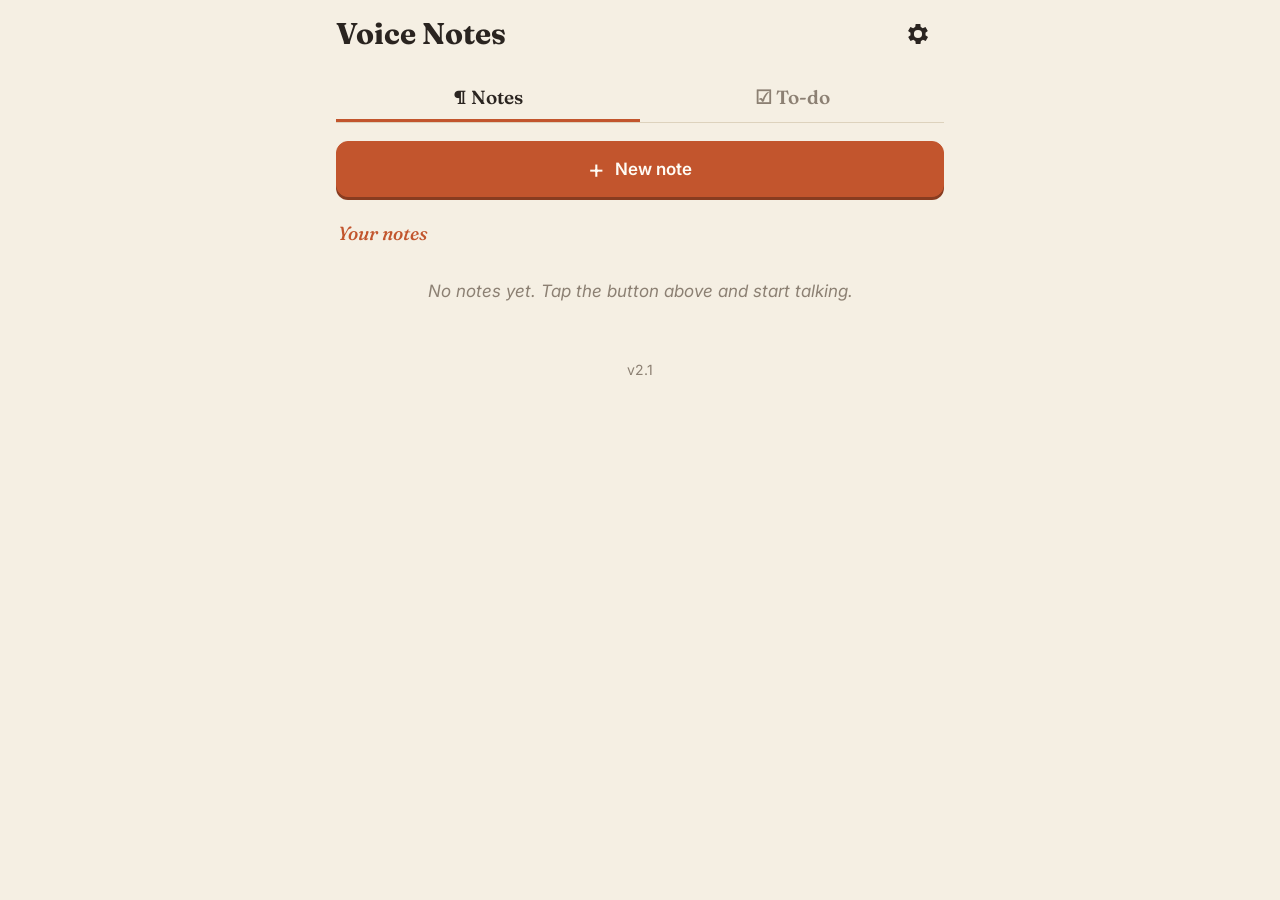
==== commit 204040ab: "v2.1: fix words Google splits in two, keep word fixes, optional titles - Correct-word box can grow t" ====
--- a/index.html
+++ b/index.html
@@ -74,6 +74,8 @@
       <h1 id="detail-date" class="detail-date"></h1>
       <span class="icon-btn-spacer"></span>
     </header>
+    <input id="detail-title" class="title-input" type="text" placeholder="Add a title (optional)" maxlength="80"
+      autocomplete="off" enterkeyhint="done" aria-label="Title">
     <p id="words-hint" class="hint"></p>
     <!-- Reading view: every word can be tapped to fix it -->
     <div id="detail-words" class="detail-text detail-words" aria-label="Text"></div>
@@ -121,6 +123,8 @@
       <p>Words the app corrects for you automatically when you record.</p>
       <ul id="fixes" class="fixes"></ul>
       <p id="fixes-empty" class="fixes-empty">None yet. When you tap a word to correct it, leave “Always fix” ticked and it’s fixed for you next time.</p>
+      <p class="fixes-empty">If Google splits a name into two words, tap the first one and use “+ word after” to fix both together.</p>
+      <button id="fixes-clear" class="btn danger wide" hidden>Remove all word fixes</button>
     </div>
 
     <p class="version">Voice Notes v<span class="app-version"></span></p>
@@ -131,7 +135,13 @@
     <div class="sheet" role="dialog" aria-modal="true" aria-labelledby="fix-title">
       <h2 id="fix-title">Correct word</h2>
       <p class="sheet-was">Heard as: <strong id="fix-was"></strong></p>
+      <!-- Google sometimes splits one word (often a name) into two: include the neighbours -->
+      <div class="grow-row">
+        <button id="fix-prev" class="chip">+ word before</button>
+        <button id="fix-next" class="chip">+ word after</button>
+      </div>
       <input id="fix-input" type="text" autocomplete="off" autocapitalize="off" spellcheck="true" enterkeyhint="done" aria-label="Correct word">
+      <div id="fix-suggest" class="suggest" hidden></div>
       <label id="fix-always-row" class="always">
         <input id="fix-always" type="checkbox" checked>
         <span>Always fix “<span id="fix-always-word"></span>” from now on</span>
--- a/style.css
+++ b/style.css
@@ -169,6 +169,16 @@
   padding: 14px; font: inherit; font-size: 18px;
 }
 .detail-text:focus { outline: 2px solid var(--accent); border-color: transparent; }
+/* Optional title: looks like a heading, works like a text box */
+.title-input {
+  width: 100%; margin: 0 0 8px; padding: 6px 2px;
+  font: 700 24px/1.3 var(--serif); color: var(--text);
+  background: transparent; border: 0; border-bottom: 1px dashed transparent; border-radius: 0;
+}
+.title-input::placeholder { color: var(--muted); font-weight: 500; font-style: italic; }
+.title-input:placeholder-shown { border-bottom-color: var(--border); font-size: 19px; }
+.title-input:focus { outline: none; border-bottom: 2px solid var(--accent); }
+.item-title { display: block; font: 700 19px/1.3 var(--serif); margin-bottom: 2px; overflow-wrap: anywhere; }
 /* Tappable words */
 .hint { color: var(--muted); font-size: 14px; margin: 0 2px 6px; }
 .detail-words {
@@ -227,6 +237,15 @@
 }
 .sheet input[type="text"]:focus { outline: 2px solid var(--accent); border-color: transparent; }
 .sheet .actions { margin-bottom: 12px; }
+.grow-row { display: flex; gap: 8px; margin: 0 0 12px; }
+.suggest { display: flex; flex-wrap: wrap; gap: 8px; margin: -4px 0 14px; }
+.chip {
+  min-height: 40px; padding: 0 14px; border-radius: 999px; cursor: pointer;
+  border: 1px solid var(--border); background: var(--bg); color: var(--text); font: inherit; font-size: 15px; font-weight: 600;
+}
+.chip:disabled { opacity: 0.4; cursor: default; }
+.suggest .chip { border-color: var(--accent); color: var(--accent); background: var(--accent-tint); }
+.suggest::before { content: 'Did you mean'; width: 100%; color: var(--muted); font-size: 14px; }
 .always {
   display: flex; gap: 12px; align-items: center; margin: -2px 2px 16px;
   color: var(--muted); cursor: pointer; overflow-wrap: anywhere;
